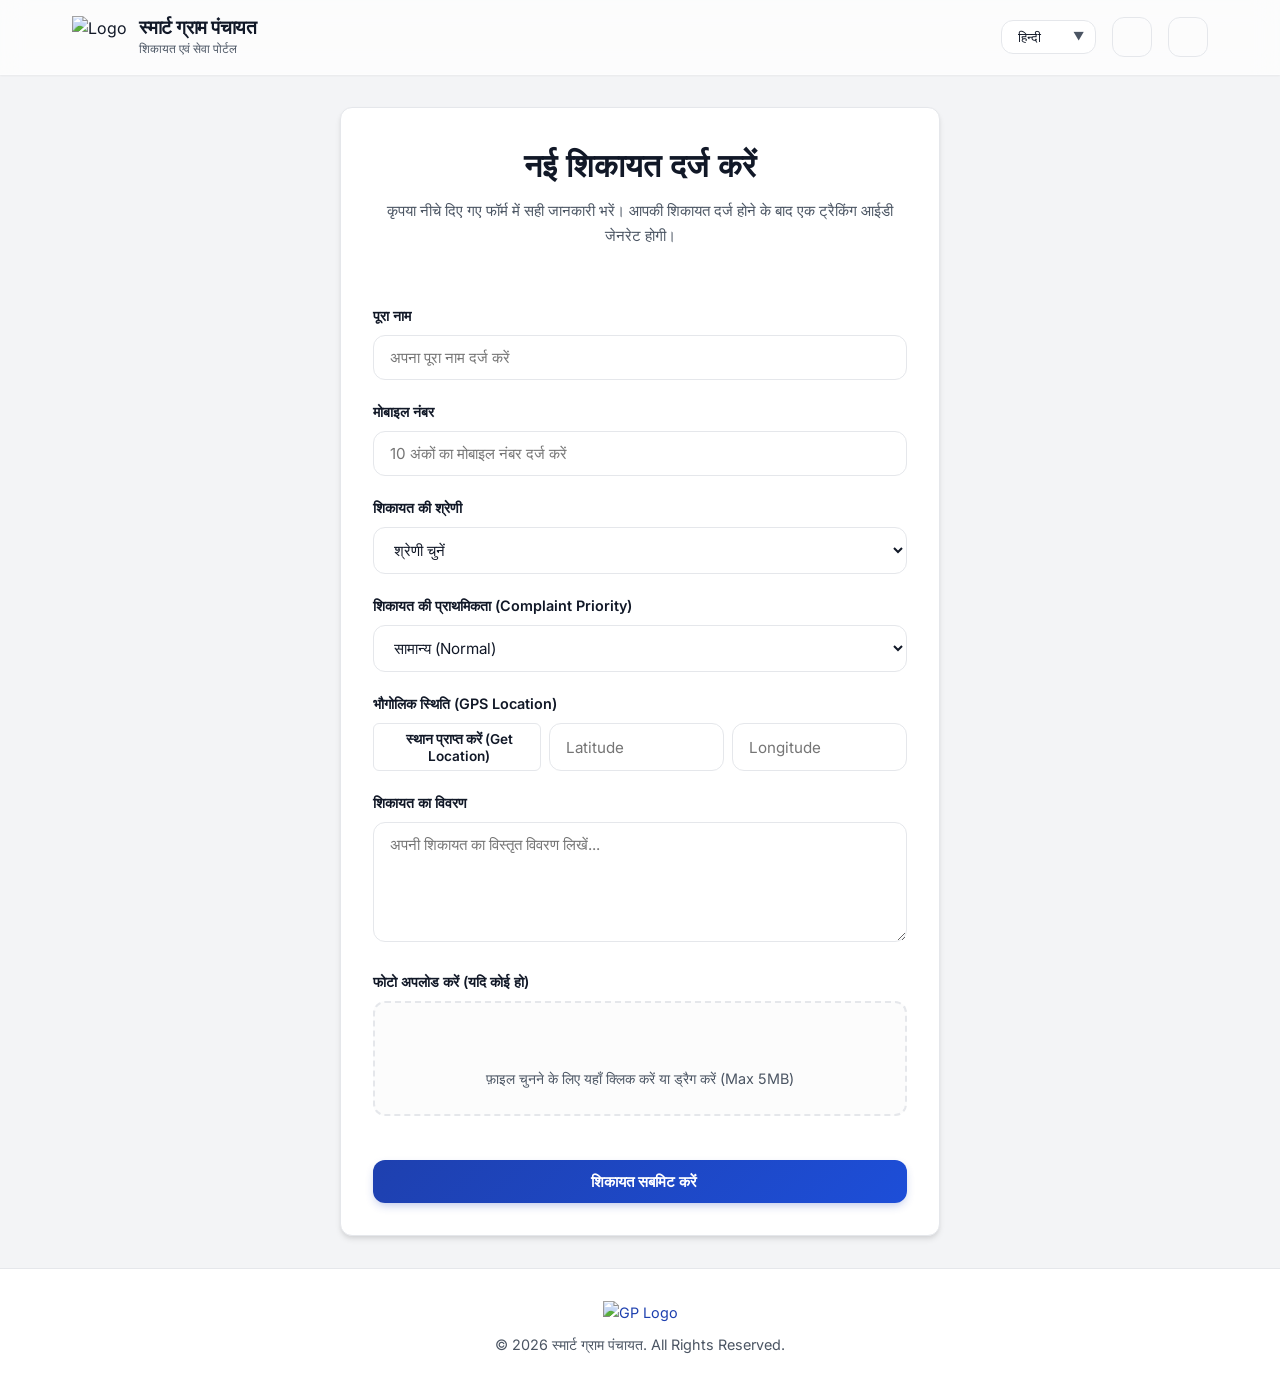
==== register-complaint.html @ 15e97e59 "Initial Release v1.0 - Smart Gram Panchayat Complaint Management System" ====
<!DOCTYPE html>
<html lang="hi">
<head>
    <meta charset="UTF-8">
    <meta name="viewport" content="width=device-width, initial-scale=1.0">
    <title data-i18n="reg_title">नई शिकायत दर्ज करें - स्मार्ट ग्राम पंचायत</title>
    
    <!-- Favicon -->
    <link rel="icon" type="image/png" href="images/favicon.png">
    
    <!-- Unicode Fonts (Hindi & English Subtitles Support) -->
    <link href="https://fonts.googleapis.com/css2?family=Noto+Sans+Devanagari:wght@400;600;700&family=Poppins:wght@400;500;600;700&family=Mukta:wght@400;600;700&display=swap" rel="stylesheet">
    
    <!-- Unified CSS -->
    <link rel="stylesheet" href="css/style.css">
    
    <!-- Lucide Icons CDN -->
    <script src="https://cdn.jsdelivr.net/npm/lucide/dist/umd/lucide.min.js"></script>
    
    <!-- html2pdf.js and qrcode.js CDNs -->
    <script src="https://cdnjs.cloudflare.com/ajax/libs/html2pdf.js/0.10.1/html2pdf.bundle.min.js"></script>
    <script src="https://cdnjs.cloudflare.com/ajax/libs/qrcodejs/1.0.0/qrcode.min.js"></script>
    
    <!-- Firebase SDK (Compatibility Mode) -->
    <script src="https://www.gstatic.com/firebasejs/10.8.0/firebase-app-compat.js"></script>
    <script src="https://www.gstatic.com/firebasejs/10.8.0/firebase-auth-compat.js"></script>
    <script src="https://www.gstatic.com/firebasejs/10.8.0/firebase-firestore-compat.js"></script>
    <!-- jsPDF CDN for printable receipts -->
    <script src="https://cdnjs.cloudflare.com/ajax/libs/jspdf/2.5.1/jspdf.umd.min.js"></script>
</head>
<body>

    <!-- Loading Screen Overlay -->
    <div id="loadingOverlay" class="loading-overlay">
        <div style="background: rgba(15, 23, 42, 0.45); backdrop-filter: blur(10px); padding: 2.5rem 3.5rem; border-radius: 20px; border: 1px solid rgba(255,255,255,0.15); text-align: center; box-shadow: var(--shadow-lg);">
            <img src="images/logo.png" alt="Panchayat Logo" style="height: 70px; margin-bottom: 1.5rem; animation: pulse 2s infinite ease-in-out;">
            <div style="width: 32px; height: 32px; border: 4px solid rgba(255,255,255,0.1); border-top-color: var(--accent); border-radius: 50%; animation: spin 1s infinite linear; margin: 0 auto;"></div>
        </div>
    </div>

    <!-- Header Section -->
    <header>
        <div class="nav-container">
            <div class="logo-section">
                <a href="index.html">
                    <img src="images/logo.png" class="site-logo" alt="Logo">
                    <div class="logo-text">
                        <h1 data-i18n="app_title">स्मार्ट ग्राम पंचायत</h1>
                        <p data-i18n="app_subtitle">शिकायत एवं सेवा पोर्टल</p>
                    </div>
                </a>
            </div>
            <div class="nav-controls">
                <div class="lang-selector-wrapper">
                    <select class="lang-select">
                        <option value="hi">हिन्दी</option>
                        <option value="en">English</option>
                        <option value="mr">मराठी</option>
                    </select>
                </div>
                <button class="btn-icon" id="themeToggleBtn" title="Toggle Theme">
                    <i id="themeToggleIcon" data-lucide="moon"></i>
                </button>
                <a href="settings.html" class="btn-icon" title="Settings">
                    <i data-lucide="settings"></i>
                </a>
            </div>
        </div>
    </header>

    <!-- Main Content -->
    <main>
        
        <!-- Form Container Card -->
        <div class="card form-card" id="formCard">
            <div class="form-title-group">
                <h2 data-i18n="reg_title">नई शिकायत दर्ज करें</h2>
                <p data-i18n="reg_desc">कृपया नीचे दिए गए फॉर्म में सही जानकारी भरें। आपकी शिकायत दर्ज होने के बाद एक ट्रैकिंग आईडी जेनरेट होगी।</p>
            </div>
            
            <form id="complaintForm">
                
                <!-- Name -->
                <div class="form-group">
                    <label for="nameInput" data-i18n="label_name">पूरा नाम</label>
                    <input type="text" id="nameInput" class="input-control" data-i18n-placeholder="placeholder_name" required>
                </div>
                
                <!-- Mobile -->
                <div class="form-group">
                    <label for="nameInput" data-i18n="label_mobile">मोबाइल नंबर</label>
                    <input type="tel" id="mobileInput" class="input-control" data-i18n-placeholder="placeholder_mobile" pattern="[0-9]{10}" required>
                </div>
                
                <!-- Category -->
                <div class="form-group">
                    <label for="categorySelect" data-i18n="label_category">शिकायत की श्रेणी</label>
                    <select id="categorySelect" class="input-control" required>
                        <option value="" disabled selected data-i18n="select_category">श्रेणी चुनें</option>
                        <option value="cat_water" data-i18n="cat_water">पानी की समस्या</option>
                        <option value="cat_road" data-i18n="cat_road">सड़क की खराबी</option>
                        <option value="cat_light" data-i18n="cat_light">स्ट्रीट लाइट</option>
                        <option value="cat_garbage" data-i18n="cat_garbage">कचरा समस्या</option>
                        <option value="cat_drainage" data-i18n="cat_drainage">जलनिकास (गटर) समस्या</option>
                    </select>
                </div>
                
                <!-- Priority selection -->
                <div class="form-group">
                    <label for="prioritySelect">शिकायत की प्राथमिकता (Complaint Priority)</label>
                    <select id="prioritySelect" class="input-control" required>
                        <option value="Normal">सामान्य (Normal)</option>
                        <option value="High">उच्च (High)</option>
                        <option value="Emergency">आपातकालीन (Emergency)</option>
                    </select>
                </div>

                <!-- Geolocation coordinates -->
                <div class="form-group">
                    <label>भौगोलिक स्थिति (GPS Location)</label>
                    <div style="display: flex; gap: 0.5rem; flex-wrap: wrap;">
                        <button type="button" id="getLocationBtn" class="btn btn-outline btn-sm" style="flex: 1; display: inline-flex; align-items: center; justify-content: center; gap: 0.25rem; min-height: 42px;">
                            <i data-lucide="map-pin"></i>
                            <span>स्थान प्राप्त करें (Get Location)</span>
                        </button>
                        <input type="text" id="latInput" class="input-control" style="flex: 1; min-width: 100px;" placeholder="Latitude" readonly>
                        <input type="text" id="lngInput" class="input-control" style="flex: 1; min-width: 100px;" placeholder="Longitude" readonly>
                    </div>
                </div>

                <!-- Description -->
                <div class="form-group">
                    <label for="descriptionInput" data-i18n="label_desc">शिकायत का विवरण</label>
                    <textarea id="descriptionInput" class="input-control" data-i18n-placeholder="placeholder_desc" required></textarea>
                </div>
                
                <!-- File Upload -->
                <div class="form-group">
                    <label data-i18n="label_photo">फोटो अपलोड करें (यदि कोई हो)</label>
                    <div class="file-upload-wrapper">
                        <input type="file" id="photoInput" class="file-upload-input" accept="image/*">
                        <div class="file-upload-text">
                            <i data-lucide="upload-cloud" style="width: 32px; height: 32px; color: var(--primary);"></i>
                            <span data-i18n="photo_upload_hint">फ़ाइल चुनने के लिए यहाँ क्लिक करें या ड्रैग करें (Max 2MB)</span>
                        </div>
                        <img id="photoPreview" class="file-upload-preview" alt="Upload Preview">
                    </div>
                </div>
                
                <!-- Submit -->
                <button type="submit" class="btn btn-primary btn-full" style="margin-top: 1.5rem;">
                    <i data-lucide="send"></i>
                    <span data-i18n="btn_submit_complaint">शिकायत सबमिट करें</span>
                </button>
            </form>
        </div>
        
        <!-- Success Card (Initially Hidden) -->
        <div class="card form-card" id="successCard" style="display: none; text-align: center; padding: 3rem 2rem;">
            <div style="width: 72px; height: 72px; background-color: var(--success-light); color: var(--success); border-radius: 50%; display: flex; align-items: center; justify-content: center; margin: 0 auto 1.5rem auto;">
                <i data-lucide="check-circle" style="width: 40px; height: 40px;"></i>
            </div>
            
            <h2 data-i18n="reg_success_title" style="margin-bottom: 0.75rem;">शिकायत सफलतापूर्वक दर्ज की गई!</h2>
            <p data-i18n="reg_success_desc" style="color: var(--text-secondary); margin-bottom: 1.5rem;">आपकी शिकायत दर्ज कर ली गई है। कृपया भविष्य के लिए अपना ट्रैकिंग आईडी नोट कर लें:</p>
            
            <div style="background-color: var(--bg-primary); border: 1px solid var(--border); border-radius: var(--radius-md); padding: 1rem; display: flex; align-items: center; justify-content: center; gap: 1rem; margin-bottom: 1.5rem;">
                <span id="trackingIdDisplay" style="font-size: 1.5rem; font-weight: 700; font-family: monospace; color: var(--primary); letter-spacing: 1px;">GP-COMP-XXXXXX</span>
                <button class="btn btn-outline btn-sm" id="copyBtn" style="padding: 0.5rem 1rem;">
                    <i data-lucide="copy" style="width:16px;height:16px;"></i>
                    <span data-i18n="btn_copy">कॉपी करें</span>
                </button>
            </div>
            
            <!-- Dynamic Success QR Code Block -->
            <div style="display: flex; flex-direction: column; align-items: center; justify-content: center; margin-bottom: 2rem;">
                <div id="successQrCode" style="padding: 6px; border: 1px solid var(--border); background: white; border-radius: 8px; display: inline-block; width: 120px; height: 120px; box-sizing: content-box; box-shadow: var(--shadow);"></div>
                <span style="font-size: 0.8rem; font-weight: 600; color: var(--text-secondary); margin-top: 8px; font-family: 'Poppins', sans-serif;">Scan to Track Complaint</span>
                <!-- QR Verification Message -->
                <div style="margin-top: 0.75rem; text-align: center; max-width: 320px; line-height: 1.4; border-top: 1px dashed var(--border); padding-top: 0.5rem;">
                    <strong style="font-size: 0.75rem; color: var(--success); display: block;">✓ Verified Digital Complaint Receipt</strong>
                    <span style="font-size: 0.7rem; color: var(--text-light); display: block;">Generated by Smart Gram Panchayat Complaint Management System</span>
                    <span style="font-size: 0.7rem; color: var(--text-secondary); display: block; margin-top: 2px;">This QR Code can be scanned to instantly check the latest complaint status.</span>
                </div>
            </div>
            
            <div style="display: flex; gap: 1rem; justify-content: center; flex-wrap: wrap; margin-top: 1rem;">
                <button type="button" id="downloadReceiptBtn" class="btn btn-accent" style="display: inline-flex; align-items: center; gap: 0.5rem;">
                    <i data-lucide="download"></i>
                    <span>पीडीएफ डाउनलोड (Download PDF)</span>
                </button>
                <button type="button" id="printReceiptBtn" class="btn btn-outline" style="display: inline-flex; align-items: center; gap: 0.5rem;">
                    <i data-lucide="printer"></i>
                    <span>रसीद प्रिंट (Print Receipt)</span>
                </button>
                <a id="trackComplaintDirectBtn" href="track-complaint.html" class="btn btn-accent" style="display: inline-flex; align-items: center; gap: 0.5rem;">
                    <i data-lucide="eye"></i>
                    <span>शिकायत ट्रैक करें (Track Complaint)</span>
                </a>
                <a href="index.html" class="btn btn-primary" style="display: inline-flex; align-items: center; gap: 0.5rem;">
                    <i data-lucide="home"></i>
                    <span data-i18n="btn_go_home">मुख्य पृष्ठ पर जाएं</span>
                </a>
            </div>
        </div>

        <!-- Hidden Official PDF Receipt Template Container -->
        <div style="position: absolute; left: -9999px; top: -9999px;">
            <div id="complaintReceiptTemplate" style="width: 790px; padding: 45px; background: #ffffff; color: #1e293b; font-family: 'Mukta', 'Noto Sans Devanagari', 'Poppins', sans-serif; box-sizing: border-box; border: 8px double #1e40af; border-radius: 4px; line-height: 1.5; position: relative;">
                
                <!-- Header Grid -->
                <div style="display: grid; grid-template-columns: 100px 1fr 120px; align-items: center; border-bottom: 3px double #1e40af; padding-bottom: 15px; margin-bottom: 20px;">
                    <div>
                        <img src="images/logo.png" alt="GP Logo" style="height: 75px; width: auto; object-fit: contain;">
                    </div>
                    <div style="text-align: center;">
                        <h1 style="margin: 0; font-size: 1.5rem; font-weight: 700; color: #1e40af; font-family: 'Mukta', sans-serif;">कार्यालय ग्राम पंचायत बोरुजवाडा</h1>
                        <h2 style="margin: 3px 0 0 0; font-size: 1.1rem; font-weight: 600; color: #64748b; text-transform: uppercase; font-family: 'Poppins', sans-serif; letter-spacing: 0.5px;">OFFICE OF THE GRAM PANCHAYAT BORUJWADA</h2>
                        <h3 style="margin: 8px 0 0 0; font-size: 1rem; font-weight: 700; color: #f97316; font-family: 'Mukta', sans-serif;">शिकायत पावती (Complaint Acknowledgement)</h3>
                    </div>
                    <div style="text-align: right; font-size: 0.85rem; font-weight: 700; color: #1e40af; line-height: 1.3; font-family: 'Mukta', sans-serif;">
                        महाराष्ट्र शासन<br>
                        <span style="font-size:0.7rem; font-family:'Poppins',sans-serif; color:#64748b; font-weight:500;">Govt. of Maharashtra</span>
                    </div>
                </div>

                <!-- Tracking ID Box -->
                <div style="background-color: rgba(30, 64, 175, 0.06); border: 2px dashed #1e40af; border-radius: 8px; padding: 12px; text-align: center; margin-bottom: 20px;">
                    <span style="font-size: 0.85rem; text-transform: uppercase; font-weight: 600; color: #64748b; display: block; margin-bottom: 4px; font-family: 'Poppins', sans-serif; letter-spacing: 0.5px;">Complaint Tracking ID / शिकायत संख्या</span>
                    <strong id="receiptTrackingId" style="font-size: 1.6rem; font-weight: 700; font-family: monospace; color: #1e40af; letter-spacing: 1px;">GP-COMP-XXXXXX</strong>
                </div>

                <!-- Details Grid -->
                <div style="display: grid; grid-template-columns: 1fr 1fr; gap: 15px; margin-bottom: 20px;">
                    <!-- Left Column Details -->
                    <div style="background: #f8fafc; border: 1px solid #e2e8f0; border-radius: 8px; padding: 15px;">
                        <div style="margin-bottom: 10px; border-bottom: 1px solid #f1f5f9; padding-bottom: 6px;">
                            <span style="font-size: 0.8rem; color: #64748b; display: block; font-family: 'Poppins', sans-serif;">Citizen Name / नागरिक का नाम</span>
                            <strong id="receiptCitizenName" style="font-size: 0.95rem; color: #0f172a; font-family: 'Mukta', sans-serif;">-</strong>
                        </div>
                        <div style="margin-bottom: 10px; border-bottom: 1px solid #f1f5f9; padding-bottom: 6px;">
                            <span style="font-size: 0.8rem; color: #64748b; display: block; font-family: 'Poppins', sans-serif;">Mobile Number / मोबाइल नंबर</span>
                            <strong id="receiptMobile" style="font-size: 0.95rem; color: #0f172a; font-family: 'Poppins', sans-serif;">-</strong>
                        </div>
                        <div style="margin-bottom: 0;">
                            <span style="font-size: 0.8rem; color: #64748b; display: block; font-family: 'Poppins', sans-serif;">GPS Location / जीपीएस स्थान</span>
                            <strong id="receiptGps" style="font-size: 0.9rem; color: #0f172a; font-family: 'Poppins', sans-serif;">-</strong>
                        </div>
                    </div>

                    <!-- Right Column Details -->
                    <div style="background: #f8fafc; border: 1px solid #e2e8f0; border-radius: 8px; padding: 15px;">
                        <div style="margin-bottom: 10px; border-bottom: 1px solid #f1f5f9; padding-bottom: 6px;">
                            <span style="font-size: 0.8rem; color: #64748b; display: block; font-family: 'Poppins', sans-serif;">Complaint Category / शिकायत की श्रेणी</span>
                            <strong id="receiptCategory" style="font-size: 0.95rem; color: #0f172a; font-family: 'Mukta', sans-serif;">-</strong>
                        </div>
                        <div style="margin-bottom: 10px; border-bottom: 1px solid #f1f5f9; padding-bottom: 6px; display: flex; justify-content: space-between; align-items: center;">
                            <div>
                                <span style="font-size: 0.8rem; color: #64748b; display: block; font-family: 'Poppins', sans-serif;">Priority / प्राथमिकता</span>
                                <strong id="receiptPriority" style="font-size: 0.95rem; color: #0f172a; font-family: 'Poppins', sans-serif;">-</strong>
                            </div>
                            <div>
                                <span style="font-size: 0.8rem; color: #64748b; display: block; font-family: 'Poppins', sans-serif; text-align:right;">Status / स्थिति</span>
                                <span id="receiptStatus" class="badge badge-pending" style="display:inline-block; font-size:0.75rem; margin-top:2px;">PENDING</span>
                            </div>
                        </div>
                        <div style="margin-bottom: 0;">
                            <span style="font-size: 0.8rem; color: #64748b; display: block; font-family: 'Poppins', sans-serif;">Date & Time / दिनांक</span>
                            <strong id="receiptDate" style="font-size: 0.9rem; color: #0f172a; font-family: 'Poppins', sans-serif;">-</strong>
                        </div>
                    </div>
                </div>

                <!-- Description Box -->
                <div style="background: #f8fafc; border: 1px solid #e2e8f0; border-radius: 8px; padding: 15px; margin-bottom: 20px;">
                    <span style="font-size: 0.85rem; font-weight: 700; color: #475569; display: block; border-bottom: 1px solid #e2e8f0; padding-bottom: 6px; margin-bottom: 10px; font-family: 'Mukta', sans-serif;">शिकायत का विवरण (Complaint Description)</span>
                    <p id="receiptDescription" style="margin: 0; font-size: 0.95rem; color: #1e293b; line-height: 1.6; font-family: 'Mukta', sans-serif; white-space: pre-wrap; word-wrap: break-word;"></p>
                </div>

                <!-- Optional Photo Section -->
                <div id="receiptPhotoBlock" style="background: #f8fafc; border: 1px solid #e2e8f0; border-radius: 8px; padding: 15px; margin-bottom: 20px; display: none; text-align: center;">
                    <span style="font-size: 0.85rem; font-weight: 700; color: #475569; display: block; border-bottom: 1px solid #e2e8f0; padding-bottom: 6px; margin-bottom: 10px; font-family: 'Mukta', sans-serif; text-align: left;">शिकायत फोटो (Complaint Photo)</span>
                    <img id="receiptPhoto" src="" alt="Complaint Photo" style="max-height: 150px; max-width: 100%; object-fit: contain; border-radius: 6px; border: 1px solid #cbd5e1; padding: 4px; background: white;">
                </div>

                <!-- Footer Grid -->
                <div style="display: grid; grid-template-columns: 1fr auto; align-items: flex-end; border-top: 2px solid #e2e8f0; padding-top: 15px; margin-top: 30px;">
                    <!-- Address details -->
                    <div style="font-size: 0.8rem; color: #64748b; line-height: 1.6; font-family: 'Mukta', sans-serif;">
                        <strong style="color: #475569; display:block; margin-bottom:2px;">ग्राम पंचायत बोरुजवाडा कार्यालय (GP Borujwada Office)</strong>
                        पता: बोरुजवाडा, छिंदवाड़ा, मध्य प्रदेश | Address: Borujwada, Chhindwara, MP<br>
                        दूरभाष / Phone: +91 9876543210 | ईमेल / Email: info@borujwada.gp.gov.in<br>
                        वेबसाइट / Website: www.borujwadagp.gov.in
                    </div>
                    <!-- QR Code container (120x120 pixels) -->
                    <div style="text-align: right; display: flex; flex-direction: column; align-items: center; justify-content: flex-end;">
                        <div id="receiptQrCode" style="padding: 6px; border: 1px solid #cbd5e1; background: white; border-radius: 6px; display: inline-block; width: 120px; height: 120px; box-sizing: content-box;"></div>
                        <span style="font-size: 0.7rem; font-weight: 600; color: #64748b; margin-top: 6px; font-family: 'Poppins', sans-serif; display:block; width: 132px; text-align:center;">Scan to Track Complaint</span>
                        
                        <!-- QR Verification Message -->
                        <div style="margin-top: 8px; text-align: center; width: 150px; line-height: 1.3; border-top: 1px dashed #cbd5e1; padding-top: 6px; box-sizing: border-box;">
                            <strong style="font-size: 0.6rem; color: #10b981; display: block; font-family: 'Poppins', sans-serif; text-transform: uppercase;">✓ Verified Receipt</strong>
                            <span style="font-size: 0.5rem; color: #94a3b8; display: block; font-family: 'Poppins', sans-serif; line-height: 1.1; margin-top: 2px;">Generated by Smart Gram Panchayat Complaint Management System</span>
                            <span style="font-size: 0.5rem; color: #64748b; display: block; font-family: 'Poppins', sans-serif; line-height: 1.1; margin-top: 3px;">Scan to check live status</span>
                        </div>
                    </div>
                </div>

                <!-- validation disclaimer -->
                <div style="text-align: center; margin-top: 25px; border-top: 1px dashed #cbd5e1; padding-top: 10px; font-size: 0.75rem; color: #94a3b8; font-family: 'Mukta', sans-serif;">
                    यह स्मार्ट ग्राम पंचायत शिकायत निवारण प्रणाली द्वारा स्वतः जनरेट की गई पावती है। इस पर किसी हस्ताक्षर की आवश्यकता नहीं है।<br>
                    <span style="font-family:'Poppins',sans-serif; font-size: 0.7rem;">This is a computer-generated receipt and does not require a signature.</span>
                </div>
            </div>
        </div>

    </main>

    <!-- Footer -->
    <footer>
        <div class="footer-content" style="display: flex; flex-direction: column; align-items: center; gap: 0.5rem;">
            <a href="index.html" style="display: inline-flex; align-items: center; justify-content: center; text-decoration: none;">
                <img src="images/logo.png" alt="GP Logo" style="height: 24px; width: auto; object-fit: contain;">
            </a>
            <p>&copy; 2026 <span data-i18n="app_title">स्मार्ट ग्राम पंचायत</span>. All Rights Reserved.</p>
        </div>
    </footer>

    <!-- App Scripts -->
    <script src="js/translations.js"></script>
    <script src="js/firebase-config.js"></script>
    <script src="js/app.js"></script>
    <script src="js/register.js"></script>
    <script>
        // Dismiss loading screen
        window.addEventListener("load", () => {
            const overlay = document.getElementById("loadingOverlay");
            if (overlay) {
                setTimeout(() => {
                    overlay.classList.add("hidden");
                    setTimeout(() => overlay.remove(), 450);
                }, 600);
            }
        });
    </script>
</body>
</html>
---- css/style.css ----
@import url('https://fonts.googleapis.com/css2?family=Inter:wght@300;400;500;600;700&family=Montserrat:wght@400;500;600;700;800&display=swap');

:root {
    /* Colors */
    --primary: #1E40AF;
    --primary-hover: #1D4ED8;
    --primary-light: rgba(30, 64, 175, 0.1);
    --accent: #F97316;
    --accent-hover: #EA580C;
    --accent-light: rgba(249, 115, 22, 0.1);
    
    --bg-primary: #F3F4F6;
    --bg-card: #FFFFFF;
    --bg-header: #FFFFFF;
    
    --text-primary: #111827;
    --text-secondary: #4B5563;
    --text-light: #9CA3AF;
    
    --border: #E5E7EB;
    --border-focus: #1E40AF;
    
    --success: #10B981;
    --success-light: rgba(16, 185, 129, 0.1);
    --warning: #F59E0B;
    --warning-light: rgba(245, 158, 11, 0.1);
    --danger: #EF4444;
    --danger-light: rgba(239, 68, 68, 0.1);
    
    /* Layout */
    --radius-sm: 6px;
    --radius-md: 12px;
    --radius-lg: 20px;
    --radius-full: 9999px;
    
    --shadow-sm: 0 1px 2px 0 rgba(0, 0, 0, 0.05);
    --shadow: 0 4px 6px -1px rgba(0, 0, 0, 0.1), 0 2px 4px -1px rgba(0, 0, 0, 0.06);
    --shadow-md: 0 10px 15px -3px rgba(0, 0, 0, 0.1), 0 4px 6px -2px rgba(0, 0, 0, 0.05);
    --shadow-lg: 0 20px 25px -5px rgba(0, 0, 0, 0.1), 0 10px 10px -5px rgba(0, 0, 0, 0.04);
    
    /* Glassmorphism */
    --glass-bg: rgba(255, 255, 255, 0.7);
    --glass-border: rgba(255, 255, 255, 0.4);
    --glass-blur: 12px;
    
    --transition: all 0.3s cubic-bezier(0.4, 0, 0.2, 1);
}

html.dark {
    --bg-primary: #0F172A;
    --bg-card: #1E293B;
    --bg-header: #1E293B;
    
    --text-primary: #F9FAFB;
    --text-secondary: #9CA3AF;
    --text-light: #6B7280;
    
    --border: #334155;
    --border-focus: #3B82F6;
    
    --primary: #3B82F6;
    --primary-hover: #60A5FA;
    --primary-light: rgba(59, 130, 246, 0.15);
    
    --glass-bg: rgba(30, 41, 59, 0.7);
    --glass-border: rgba(255, 255, 255, 0.08);
    
    --shadow: 0 4px 6px -1px rgba(0, 0, 0, 0.3), 0 2px 4px -1px rgba(0, 0, 0, 0.2);
    --shadow-md: 0 10px 15px -3px rgba(0, 0, 0, 0.3), 0 4px 6px -2px rgba(0, 0, 0, 0.2);
    --shadow-lg: 0 20px 25px -5px rgba(0, 0, 0, 0.4), 0 10px 10px -5px rgba(0, 0, 0, 0.3);
}

/* Global resets */
* {
    box-sizing: border-box;
    margin: 0;
    padding: 0;
}

body {
    font-family: 'Inter', sans-serif;
    background-color: var(--bg-primary);
    color: var(--text-primary);
    line-height: 1.6;
    transition: var(--transition);
    min-height: 100vh;
    display: flex;
    flex-direction: column;
}

h1, h2, h3, h4, h5, h6 {
    font-family: 'Montserrat', sans-serif;
    font-weight: 600;
    color: var(--text-primary);
}

a {
    color: var(--primary);
    text-decoration: none;
    transition: var(--transition);
}

a:hover {
    color: var(--primary-hover);
}

/* Header & Navbar */
header {
    background-color: var(--glass-bg);
    backdrop-filter: blur(var(--glass-blur));
    -webkit-backdrop-filter: blur(var(--glass-blur));
    border-bottom: 1px solid var(--glass-border);
    position: sticky;
    top: 0;
    z-index: 100;
    transition: var(--transition);
    box-shadow: var(--shadow-sm);
}

.nav-container {
    max-width: 1200px;
    margin: 0 auto;
    padding: 1rem 2rem;
    display: flex;
    justify-content: space-between;
    align-items: center;
}

.logo-section {
    display: flex;
    align-items: center;
    gap: 0.75rem;
}

.logo-icon {
    width: 40px;
    height: 40px;
    background: linear-gradient(135deg, var(--primary), var(--accent));
    color: #FFFFFF;
    border-radius: var(--radius-md);
    display: flex;
    align-items: center;
    justify-content: center;
    font-weight: 700;
    box-shadow: var(--shadow);
}

.logo-text h1 {
    font-size: 1.2rem;
    font-weight: 700;
    letter-spacing: -0.5px;
    line-height: 1.2;
}

.logo-text p {
    font-size: 0.75rem;
    color: var(--text-secondary);
    text-transform: uppercase;
    font-weight: 500;
}

.nav-controls {
    display: flex;
    align-items: center;
    gap: 1rem;
}

.btn-icon {
    background: none;
    border: 1px solid var(--border);
    color: var(--text-secondary);
    width: 40px;
    height: 40px;
    border-radius: var(--radius-md);
    display: flex;
    align-items: center;
    justify-content: center;
    cursor: pointer;
    transition: var(--transition);
    position: relative;
}

.btn-icon:hover {
    background-color: var(--border);
    color: var(--text-primary);
    transform: translateY(-2px);
}

/* Language selector styled */
.lang-selector-wrapper {
    position: relative;
}

.lang-select {
    font-family: 'Inter', sans-serif;
    font-weight: 500;
    padding: 0.5rem 2rem 0.5rem 1rem;
    border-radius: var(--radius-md);
    border: 1px solid var(--border);
    background-color: var(--bg-card);
    color: var(--text-primary);
    cursor: pointer;
    appearance: none;
    outline: none;
    transition: var(--transition);
}

.lang-select:focus {
    border-color: var(--border-focus);
}

.lang-selector-wrapper::after {
    content: "▼";
    font-size: 0.7rem;
    position: absolute;
    right: 0.75rem;
    top: 50%;
    transform: translateY(-50%);
    pointer-events: none;
    color: var(--text-secondary);
}

/* Main Container */
main {
    flex: 1;
    max-width: 1200px;
    width: 100%;
    margin: 0 auto;
    padding: 2rem;
    box-sizing: border-box;
}

/* Hero Section */
.hero {
    background: linear-gradient(135deg, rgba(30, 64, 175, 0.08) 0%, rgba(249, 115, 22, 0.08) 100%);
    border: 1px solid var(--border);
    border-radius: var(--radius-lg);
    padding: 3.5rem 2rem;
    text-align: center;
    position: relative;
    overflow: hidden;
    margin-bottom: 2.5rem;
    box-shadow: var(--shadow-md);
}

body.dark .hero {
    background: linear-gradient(135deg, rgba(59, 130, 246, 0.1) 0%, rgba(249, 115, 22, 0.1) 100%);
}

.hero-badge {
    display: inline-flex;
    align-items: center;
    gap: 0.5rem;
    background-color: var(--accent-light);
    color: var(--accent);
    padding: 0.4rem 1rem;
    border-radius: var(--radius-full);
    font-size: 0.85rem;
    font-weight: 600;
    margin-bottom: 1.5rem;
    border: 1px solid rgba(249, 115, 22, 0.2);
}

.hero h2 {
    font-size: 2.5rem;
    margin-bottom: 1rem;
    line-height: 1.2;
}

.hero p {
    font-size: 1.1rem;
    color: var(--text-secondary);
    max-width: 700px;
    margin: 0 auto 2rem auto;
}

/* Grid Layout for Services */
.services-grid {
    display: grid;
    grid-template-columns: repeat(auto-fit, minmax(260px, 1fr));
    gap: 1.5rem;
    margin-bottom: 3rem;
}

.card {
    background-color: var(--bg-card);
    border: 1px solid var(--border);
    border-radius: var(--radius-md);
    padding: 2rem;
    transition: var(--transition);
    display: flex;
    flex-direction: column;
    box-shadow: var(--shadow);
    position: relative;
    overflow: hidden;
}

.card:hover {
    transform: translateY(-6px) scale(1.01);
    box-shadow: var(--shadow-lg);
    border-color: var(--primary);
}

.card-icon {
    width: 54px;
    height: 54px;
    background-color: var(--primary-light);
    color: var(--primary);
    border-radius: var(--radius-md);
    display: flex;
    align-items: center;
    justify-content: center;
    margin-bottom: 1.5rem;
    transition: var(--transition);
}

.card:hover .card-icon {
    background-color: var(--primary);
    color: #FFFFFF;
    transform: scale(1.05);
}

.card-icon.accent-color {
    background-color: var(--accent-light);
    color: var(--accent);
}

.card:hover .card-icon.accent-color {
    background-color: var(--accent);
    color: #FFFFFF;
}

.card h3 {
    font-size: 1.3rem;
    margin-bottom: 0.75rem;
}

.card p {
    color: var(--text-secondary);
    font-size: 0.95rem;
    margin-bottom: 1.5rem;
    flex: 1;
}

/* Buttons */
.btn {
    display: inline-flex;
    align-items: center;
    justify-content: center;
    gap: 0.5rem;
    font-family: 'Inter', sans-serif;
    font-weight: 600;
    font-size: 0.95rem;
    padding: 0.75rem 1.5rem;
    border-radius: var(--radius-md);
    border: none;
    cursor: pointer;
    transition: var(--transition);
    outline: none;
    text-align: center;
}

.btn-primary {
    background: linear-gradient(135deg, var(--primary) 0%, #1D4ED8 100%);
    color: #FFFFFF;
    box-shadow: 0 4px 10px -2px rgba(30, 64, 175, 0.3);
}

.btn-primary:hover {
    background: linear-gradient(135deg, var(--primary-hover) 0%, #2563EB 100%);
    color: #FFFFFF;
    transform: translateY(-2px);
    box-shadow: 0 6px 14px -2px rgba(30, 64, 175, 0.4);
}

.btn-accent {
    background: linear-gradient(135deg, var(--accent) 0%, #EA580C 100%);
    color: #FFFFFF;
    box-shadow: 0 4px 10px -2px rgba(249, 115, 22, 0.3);
}

.btn-accent:hover {
    background: linear-gradient(135deg, var(--accent-hover) 0%, #D97706 100%);
    color: #FFFFFF;
    transform: translateY(-2px);
    box-shadow: 0 6px 14px -2px rgba(249, 115, 22, 0.4);
}

.btn-outline {
    background: transparent;
    border: 1px solid var(--border);
    color: var(--text-primary);
}

.btn-outline:hover {
    background-color: var(--border);
    transform: translateY(-1px);
}

.btn-danger {
    background-color: var(--danger);
    color: #FFFFFF;
}

.btn-danger:hover {
    background-color: #DC2626;
}

.btn-sm {
    padding: 0.4rem 0.8rem;
    font-size: 0.85rem;
    border-radius: var(--radius-sm);
}

.btn-full {
    width: 100%;
}

/* Forms */
.form-card {
    max-width: 600px;
    margin: 0 auto;
}

.form-title-group {
    text-align: center;
    margin-bottom: 2rem;
}

.form-title-group h2 {
    font-size: 2rem;
    margin-bottom: 0.5rem;
}

.form-title-group p {
    color: var(--text-secondary);
}

.form-group {
    margin-bottom: 1.25rem;
}

.form-group label {
    display: block;
    font-size: 0.9rem;
    font-weight: 600;
    margin-bottom: 0.5rem;
    color: var(--text-primary);
}

.input-control {
    width: 100%;
    font-family: 'Inter', sans-serif;
    font-size: 0.95rem;
    padding: 0.75rem 1rem;
    border-radius: var(--radius-md);
    border: 1px solid var(--border);
    background-color: var(--bg-card);
    color: var(--text-primary);
    outline: none;
    transition: var(--transition);
}

.input-control:focus {
    border-color: var(--border-focus);
    box-shadow: 0 0 0 4px var(--primary-light);
}

textarea.input-control {
    resize: vertical;
    min-height: 120px;
}

/* File Upload custom style */
.file-upload-wrapper {
    position: relative;
    border: 2px dashed var(--border);
    border-radius: var(--radius-md);
    padding: 1.5rem;
    text-align: center;
    background-color: rgba(0, 0, 0, 0.01);
    transition: var(--transition);
    cursor: pointer;
}

body.dark .file-upload-wrapper {
    background-color: rgba(255, 255, 255, 0.01);
}

.file-upload-wrapper:hover {
    border-color: var(--primary);
    background-color: var(--primary-light);
}

.file-upload-input {
    position: absolute;
    top: 0;
    left: 0;
    width: 100%;
    height: 100%;
    opacity: 0;
    cursor: pointer;
}

.file-upload-text {
    display: flex;
    flex-direction: column;
    align-items: center;
    gap: 0.5rem;
    color: var(--text-secondary);
    font-size: 0.9rem;
}

.file-upload-preview {
    margin-top: 1rem;
    max-width: 100%;
    max-height: 200px;
    border-radius: var(--radius-sm);
    display: none;
    object-fit: contain;
    border: 1px solid var(--border);
}

/* Tracking Result Card */
.tracking-result-box {
    margin-top: 2rem;
    display: none;
}

/* Stepper (Horizontal or Vertical Progress) */
.stepper {
    display: flex;
    justify-content: space-between;
    position: relative;
    margin: 2.5rem 0;
}

.stepper::before {
    content: '';
    position: absolute;
    top: 20px;
    left: 0;
    right: 0;
    height: 4px;
    background-color: var(--border);
    z-index: 1;
}

.step {
    position: relative;
    z-index: 2;
    display: flex;
    flex-direction: column;
    align-items: center;
    width: 33.33%;
}

.step-dot {
    width: 44px;
    height: 44px;
    border-radius: var(--radius-full);
    background-color: var(--bg-card);
    border: 4px solid var(--border);
    display: flex;
    align-items: center;
    justify-content: center;
    color: var(--text-light);
    font-weight: bold;
    transition: var(--transition);
}

.step-label {
    margin-top: 0.75rem;
    font-size: 0.85rem;
    font-weight: 600;
    color: var(--text-secondary);
    text-align: center;
}

.step.active .step-dot {
    border-color: var(--primary);
    color: var(--primary);
    background-color: var(--primary-light);
}

.step.active .step-label {
    color: var(--primary);
}

.step.completed .step-dot {
    border-color: var(--success);
    background-color: var(--success);
    color: #FFFFFF;
}

.step.completed .step-label {
    color: var(--success);
}

/* Details Table inside Track Card */
.details-list {
    display: grid;
    grid-template-columns: repeat(auto-fit, minmax(200px, 1fr));
    gap: 1.5rem;
    margin-top: 1.5rem;
    padding-top: 1.5rem;
    border-top: 1px solid var(--border);
}

.detail-item p:first-child {
    font-size: 0.8rem;
    color: var(--text-light);
    text-transform: uppercase;
    font-weight: 600;
}

.detail-item p:last-child {
    font-size: 1rem;
    font-weight: 600;
    color: var(--text-primary);
}

/* Badges */
.badge {
    display: inline-block;
    padding: 0.25rem 0.75rem;
    font-size: 0.8rem;
    font-weight: 600;
    border-radius: var(--radius-full);
}

.badge-pending {
    background-color: var(--warning-light);
    color: var(--warning);
    border: 1px solid rgba(245, 158, 11, 0.2);
}

.badge-progress {
    background-color: var(--primary-light);
    color: var(--primary);
    border: 1px solid rgba(30, 64, 175, 0.2);
}

.badge-completed {
    background-color: var(--success-light);
    color: var(--success);
    border: 1px solid rgba(16, 185, 129, 0.2);
}

.badge-rejected {
    background-color: var(--danger-light);
    color: var(--danger);
    border: 1px solid rgba(239, 68, 68, 0.2);
}

/* Alerts */
.alert {
    padding: 1rem;
    border-radius: var(--radius-md);
    margin-bottom: 1.5rem;
    display: flex;
    align-items: center;
    gap: 0.75rem;
    font-size: 0.95rem;
    border: 1px solid transparent;
}

.alert-success {
    background-color: var(--success-light);
    color: var(--success);
    border-color: rgba(16, 185, 129, 0.2);
}

.alert-danger {
    background-color: var(--danger-light);
    color: var(--danger);
    border-color: rgba(239, 68, 68, 0.2);
}

/* Admin Dashboard Elements */
.stats-grid {
    display: grid;
    grid-template-columns: repeat(auto-fit, minmax(200px, 1fr));
    gap: 1.25rem;
    margin-bottom: 2rem;
}

.stat-card {
    background-color: var(--bg-card);
    border: 1px solid var(--border);
    border-radius: var(--radius-md);
    padding: 1.5rem;
    display: flex;
    align-items: center;
    gap: 1.25rem;
    box-shadow: var(--shadow);
    transition: var(--transition);
}

.stat-card-icon {
    width: 48px;
    height: 48px;
    border-radius: var(--radius-md);
    display: flex;
    align-items: center;
    justify-content: center;
    font-size: 1.25rem;
}

.stat-card-icon.all { background-color: var(--primary-light); color: var(--primary); }
.stat-card-icon.pending { background-color: var(--warning-light); color: var(--warning); }
.stat-card-icon.progress { background-color: var(--primary-light); color: var(--primary); }
.stat-card-icon.completed { background-color: var(--success-light); color: var(--success); }

.stat-card-info h4 {
    font-size: 0.85rem;
    color: var(--text-secondary);
    text-transform: uppercase;
    letter-spacing: 0.5px;
}

.stat-card-info p {
    font-size: 1.75rem;
    font-weight: 700;
}

/* Tab controls */
.tabs-header {
    display: flex;
    gap: 1rem;
    border-bottom: 1px solid var(--border);
    margin-bottom: 1.5rem;
}

.tab-btn {
    background: none;
    border: none;
    border-bottom: 3px solid transparent;
    padding: 0.75rem 1.25rem;
    font-family: 'Inter', sans-serif;
    font-weight: 600;
    font-size: 0.95rem;
    color: var(--text-secondary);
    cursor: pointer;
    transition: var(--transition);
}

.tab-btn:hover {
    color: var(--primary);
}

.tab-btn.active {
    color: var(--primary);
    border-bottom-color: var(--primary);
}

.tab-content {
    display: none;
}

.tab-content.active {
    display: block;
}

/* Search and Filter Panel */
.filter-panel {
    display: flex;
    flex-wrap: wrap;
    gap: 1rem;
    align-items: center;
    justify-content: space-between;
    background-color: var(--bg-card);
    border: 1px solid var(--border);
    border-radius: var(--radius-md);
    padding: 1rem 1.5rem;
    margin-bottom: 1.5rem;
    box-shadow: var(--shadow-sm);
}

.search-box {
    flex: 1;
    min-width: 250px;
    position: relative;
}

.search-box input {
    width: 100%;
    padding-left: 2.75rem;
}

.search-box-icon {
    position: absolute;
    left: 1rem;
    top: 50%;
    transform: translateY(-50%);
    color: var(--text-light);
}

.filter-buttons {
    display: flex;
    gap: 0.5rem;
    flex-wrap: wrap;
}

/* Data Tables */
.table-responsive {
    width: 100%;
    overflow-x: auto;
    border: 1px solid var(--border);
    border-radius: var(--radius-md);
    background-color: var(--bg-card);
    box-shadow: var(--shadow);
}

table {
    width: 100%;
    border-collapse: collapse;
    text-align: left;
    font-size: 0.95rem;
}

th {
    background-color: var(--bg-primary);
    color: var(--text-primary);
    font-weight: 600;
    padding: 1rem;
    border-bottom: 2px solid var(--border);
}

td {
    padding: 1rem;
    border-bottom: 1px solid var(--border);
    vertical-align: middle;
    color: var(--text-secondary);
}

tr:last-child td {
    border-bottom: none;
}

tr:hover td {
    background-color: rgba(0, 0, 0, 0.01);
}

body.dark tr:hover td {
    background-color: rgba(255, 255, 255, 0.01);
}

/* Table Dropdown */
.table-select {
    padding: 0.35rem 1.5rem 0.35rem 0.5rem;
    border-radius: var(--radius-sm);
    border: 1px solid var(--border);
    background-color: var(--bg-card);
    color: var(--text-primary);
    cursor: pointer;
    font-size: 0.85rem;
    font-weight: 500;
    outline: none;
}

/* Footer */
footer {
    background-color: var(--bg-card);
    border-top: 1px solid var(--border);
    padding: 2rem 0;
    margin-top: auto;
    text-align: center;
    font-size: 0.9rem;
    color: var(--text-secondary);
    transition: var(--transition);
}

.footer-content {
    max-width: 1200px;
    margin: 0 auto;
    padding: 0 2rem;
    display: flex;
    flex-direction: column;
    align-items: center;
    gap: 0.5rem;
}

/* Responsive Overrides */
@media (max-width: 768px) {
    .nav-container {
        padding: 1rem;
    }
    .logo-text h1 {
        font-size: 1rem;
    }
    .logo-text p {
        font-size: 0.65rem;
    }
    main {
        padding: 1rem;
    }
    .hero {
        padding: 2rem 1rem;
    }
    .hero h2 {
        font-size: 1.8rem;
    }
    .hero p {
        font-size: 0.95rem;
    }
    .stepper {
        flex-direction: column;
        gap: 1.5rem;
        margin: 1.5rem 0;
    }
    .stepper::before {
        display: none;
    }
    .step {
        width: 100%;
        flex-direction: row;
        gap: 1rem;
        align-items: center;
    }
    .step-dot {
        width: 36px;
        height: 36px;
        border-width: 3px;
    }
    .step-label {
        margin-top: 0;
        text-align: left;
    }
    .filter-panel {
        flex-direction: column;
        align-items: stretch;
    }
    .filter-buttons {
        justify-content: flex-start;
    }
}

/* Settings Layout */
.settings-container {
    display: grid;
    grid-template-columns: 260px 1fr;
    gap: 2rem;
    align-items: start;
    margin-top: 1.5rem;
}

.settings-nav {
    background-color: var(--bg-card);
    border: 1px solid var(--border);
    border-radius: var(--radius-md);
    padding: 1rem;
    box-shadow: var(--shadow);
    display: flex;
    flex-direction: column;
    gap: 0.5rem;
}

.settings-nav-btn {
    display: flex;
    align-items: center;
    gap: 0.75rem;
    padding: 0.8rem 1rem;
    border: none;
    background: none;
    border-radius: var(--radius-sm);
    color: var(--text-secondary);
    font-weight: 600;
    font-size: 0.95rem;
    text-align: left;
    cursor: pointer;
    transition: var(--transition);
    width: 100%;
}

.settings-nav-btn:hover {
    background-color: var(--primary-light);
    color: var(--primary);
}

.settings-nav-btn.active {
    background-color: var(--primary);
    color: #FFFFFF;
}

.settings-card {
    background-color: var(--bg-card);
    border: 1px solid var(--border);
    border-radius: var(--radius-md);
    padding: 2rem;
    box-shadow: var(--shadow);
    display: none;
}

.settings-card.active {
    display: block;
}

.settings-card h3 {
    font-size: 1.4rem;
    margin-bottom: 0.5rem;
    border-bottom: 2px solid var(--primary-light);
    padding-bottom: 0.5rem;
}

.settings-card .section-desc {
    color: var(--text-secondary);
    font-size: 0.9rem;
    margin-bottom: 1.5rem;
}

.settings-form-row {
    display: grid;
    grid-template-columns: 1fr 1fr;
    gap: 1rem;
}

@media (max-width: 768px) {
    .settings-container {
        grid-template-columns: 1fr;
    }
    .settings-nav {
        flex-direction: row;
        overflow-x: auto;
        white-space: nowrap;
        padding: 0.5rem;
    }
    .settings-nav-btn {
        width: auto;
        padding: 0.6rem 1rem;
    }
    .settings-form-row {
        grid-template-columns: 1fr;
    }
}

/* Status Badges */
.badge {
    display: inline-block;
    padding: 0.25rem 0.6rem;
    border-radius: var(--radius-sm);
    font-size: 0.8rem;
    font-weight: 700;
    text-transform: uppercase;
    letter-spacing: 0.5px;
    text-align: center;
}

.badge-primary {
    background-color: var(--primary-light);
    color: var(--primary);
}

.badge-warning {
    background-color: var(--warning-light);
    color: var(--warning);
}

.badge-danger {
    background-color: var(--danger-light);
    color: var(--danger);
}

.badge-pending {
    background-color: var(--danger-light);
    color: var(--danger);
}

.badge-progress {
    background-color: var(--warning-light);
    color: var(--warning);
}

.badge-completed {
    background-color: var(--success-light);
    color: var(--success);
}

/* BRANDING INTEGRATIONS */
.site-logo {
    height: 42px;
    width: auto;
    object-fit: contain;
    vertical-align: middle;
    cursor: pointer;
    transition: transform 0.2s ease;
}

.site-logo:hover {
    transform: scale(1.05);
}

.logo-section a {
    display: flex;
    align-items: center;
    text-decoration: none;
    color: inherit;
    gap: 0.75rem;
}

/* Homepage Hero overrides */
.hero {
    background-image: linear-gradient(rgba(15, 23, 42, 0.75), rgba(15, 23, 42, 0.75)), url('../images/hero-banner.png') !important;
    background-size: cover !important;
    background-position: center !important;
    border: 1px solid var(--border);
    border-radius: var(--radius-lg);
    padding: 4.5rem 2rem;
    text-align: center;
    position: relative;
    overflow: hidden;
    margin-bottom: 2.5rem;
    box-shadow: var(--shadow-md);
}

.hero h2 {
    color: #ffffff !important;
}

.hero p {
    color: #e2e8f0 !important;
}

/* Login Page overrides */
.login-page-body {
    background: linear-gradient(rgba(15, 23, 42, 0.65), rgba(15, 23, 42, 0.65)), url('../images/login-bg.png') no-repeat center center fixed !important;
    background-size: cover !important;
    min-height: 100vh;
    display: flex;
    flex-direction: column;
}

.login-page-body .form-card {
    background: rgba(255, 255, 255, 0.15) !important;
    backdrop-filter: blur(12px);
    border: 1px solid rgba(255, 255, 255, 0.25) !important;
    box-shadow: 0 8px 32px 0 rgba(0, 0, 0, 0.3) !important;
    color: #ffffff !important;
}

.login-page-body .form-card h2, 
.login-page-body .form-card p, 
.login-page-body .form-card label {
    color: #ffffff !important;
}

.login-page-body .input-control {
    background: rgba(255, 255, 255, 0.2) !important;
    border: 1px solid rgba(255, 255, 255, 0.3) !important;
    color: #ffffff !important;
}

.login-page-body .input-control::placeholder {
    color: rgba(255, 255, 255, 0.7) !important;
}

/* Dashboard low-opacity backdrop */
body.dashboard-body {
    position: relative;
}

body.dashboard-body::before {
    content: "";
    position: fixed;
    top: 0;
    left: 0;
    width: 100%;
    height: 100%;
    z-index: -1;
    background: url('../images/dashboard-bg.png') no-repeat center center fixed;
    background-size: cover;
    opacity: 0.08; /* Subtle background opacity */
    pointer-events: none;
}

/* Loading Overlay */
.loading-overlay {
    position: fixed;
    top: 0;
    left: 0;
    width: 100vw;
    height: 100vh;
    background: #0f172a url('../images/loading-screen.png') no-repeat center center;
    background-size: cover;
    z-index: 999999;
    display: flex;
    align-items: center;
    justify-content: center;
    transition: opacity 0.4s ease, visibility 0.4s ease;
}

.loading-overlay.hidden {
    opacity: 0;
    visibility: hidden;
    pointer-events: none;
}
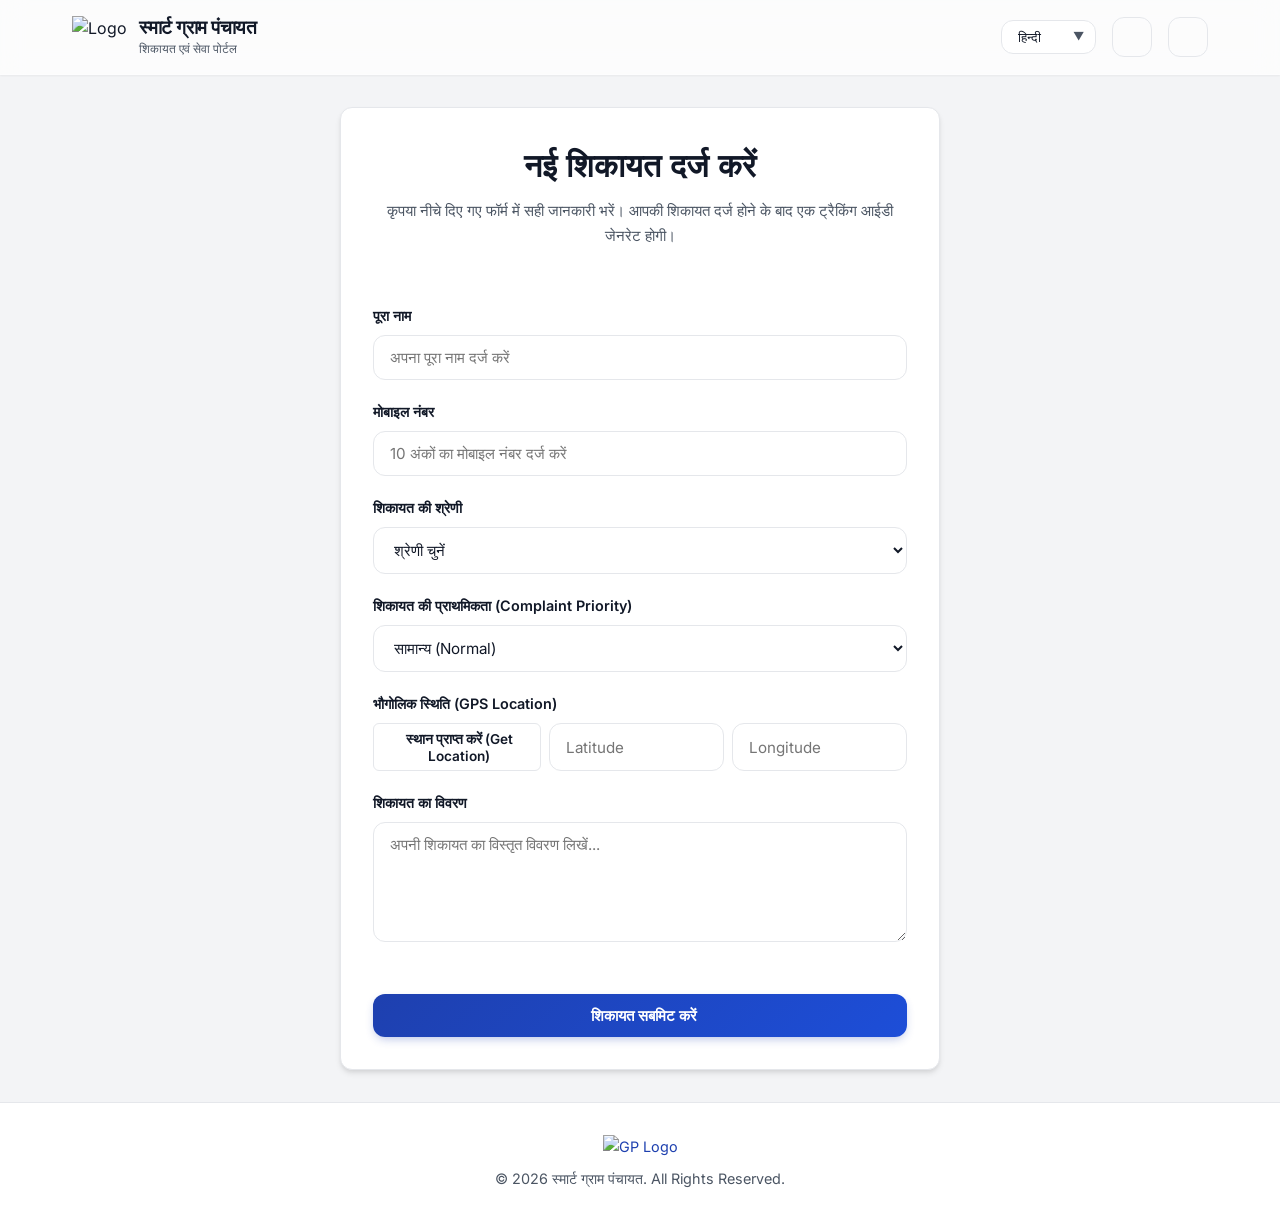
==== commit 5cb7a055: "Removed Firebase Storage and optimized for Spark Free Plan" ====
--- a/register-complaint.html
+++ b/register-complaint.html
@@ -134,18 +134,7 @@
                     <textarea id="descriptionInput" class="input-control" data-i18n-placeholder="placeholder_desc" required></textarea>
                 </div>
                 
-                <!-- File Upload -->
-                <div class="form-group">
-                    <label data-i18n="label_photo">फोटो अपलोड करें (यदि कोई हो)</label>
-                    <div class="file-upload-wrapper">
-                        <input type="file" id="photoInput" class="file-upload-input" accept="image/*">
-                        <div class="file-upload-text">
-                            <i data-lucide="upload-cloud" style="width: 32px; height: 32px; color: var(--primary);"></i>
-                            <span data-i18n="photo_upload_hint">फ़ाइल चुनने के लिए यहाँ क्लिक करें या ड्रैग करें (Max 2MB)</span>
-                        </div>
-                        <img id="photoPreview" class="file-upload-preview" alt="Upload Preview">
-                    </div>
-                </div>
+
                 
                 <!-- Submit -->
                 <button type="submit" class="btn btn-primary btn-full" style="margin-top: 1.5rem;">
@@ -277,11 +266,7 @@
                     <p id="receiptDescription" style="margin: 0; font-size: 0.95rem; color: #1e293b; line-height: 1.6; font-family: 'Mukta', sans-serif; white-space: pre-wrap; word-wrap: break-word;"></p>
                 </div>
 
-                <!-- Optional Photo Section -->
-                <div id="receiptPhotoBlock" style="background: #f8fafc; border: 1px solid #e2e8f0; border-radius: 8px; padding: 15px; margin-bottom: 20px; display: none; text-align: center;">
-                    <span style="font-size: 0.85rem; font-weight: 700; color: #475569; display: block; border-bottom: 1px solid #e2e8f0; padding-bottom: 6px; margin-bottom: 10px; font-family: 'Mukta', sans-serif; text-align: left;">शिकायत फोटो (Complaint Photo)</span>
-                    <img id="receiptPhoto" src="" alt="Complaint Photo" style="max-height: 150px; max-width: 100%; object-fit: contain; border-radius: 6px; border: 1px solid #cbd5e1; padding: 4px; background: white;">
-                </div>
+
 
                 <!-- Footer Grid -->
                 <div style="display: grid; grid-template-columns: 1fr auto; align-items: flex-end; border-top: 2px solid #e2e8f0; padding-top: 15px; margin-top: 30px;">
